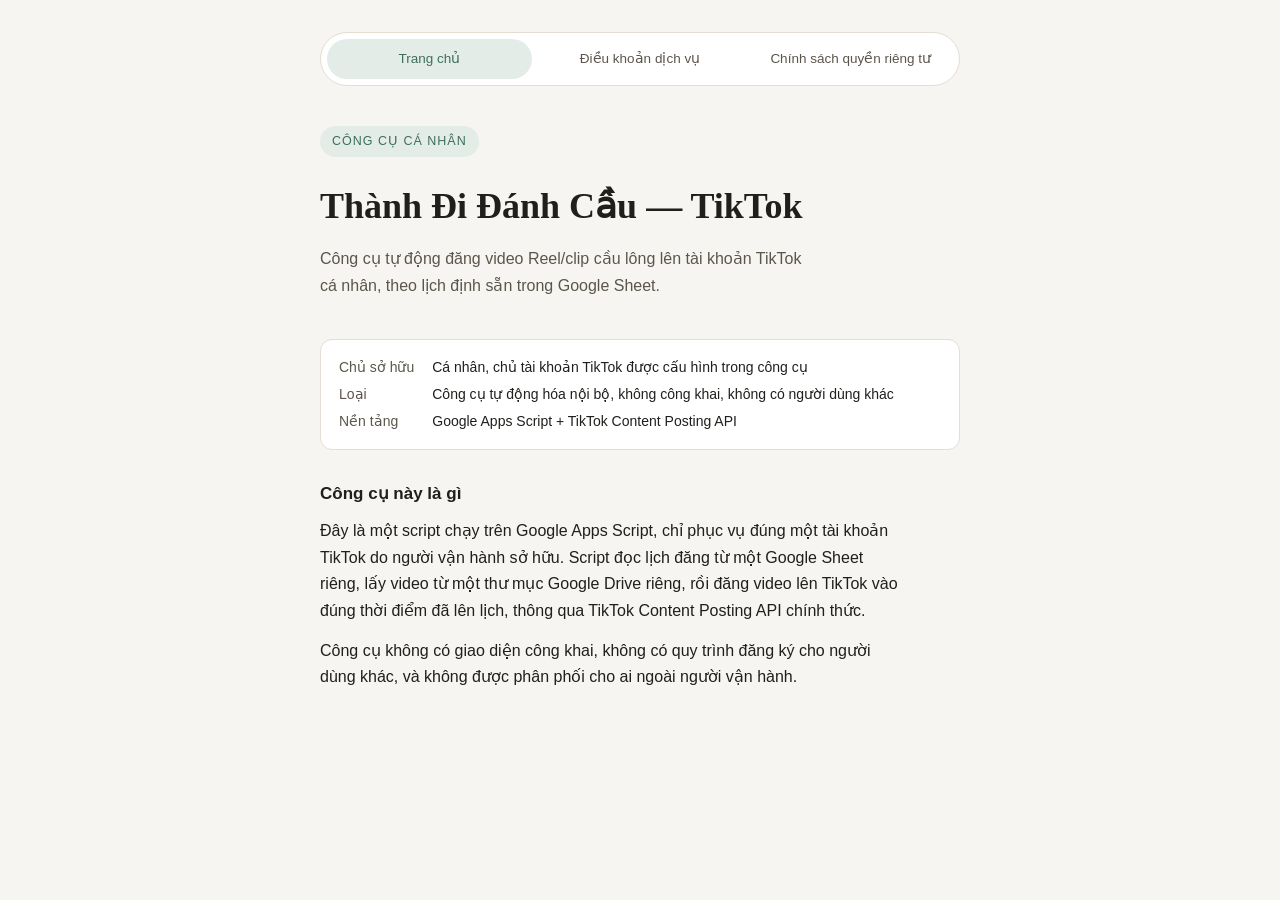
==== index.html @ 1e8b907b "Add files via upload" ====
<!doctype html>
<html lang="vi">
<head>
<meta charset="utf-8">
<meta name="viewport" content="width=device-width, initial-scale=1">
<title>Thành Đi Đánh Cầu — TikTok</title>
<style>
  :root{
    --bg:#f7f5f1; --surface:#ffffff; --border:#e3ddd2;
    --text:#211f1c; --text-muted:#5b564c;
    --accent:#3c6f5e; --accent-soft:#e4ece8;
    color-scheme:light;
  }
  @media (prefers-color-scheme: dark){
    :root{
      --bg:#17181a; --surface:#1f2123; --border:#33352f;
      --text:#ece9e2; --text-muted:#a8a496;
      --accent:#7fb59e; --accent-soft:#26332c;
      color-scheme:dark;
    }
  }
  *{box-sizing:border-box;}
  body{
    margin:0;
    background:var(--bg); color:var(--text);
    font-family:"Inter",-apple-system,BlinkMacSystemFont,"Segoe UI",sans-serif;
    padding-inline:20px; line-height:1.65;
  }
  h1{font-family:"Source Serif 4","Georgia",serif; text-wrap:balance;}
  .page{max-width:640px;margin-inline:auto;padding-block:32px 64px;}
  nav{
    display:flex; gap:6px; flex-wrap:wrap;
    background:var(--surface); border:1px solid var(--border);
    border-radius:999px; padding:6px; margin-bottom:40px;
  }
  nav a{
    flex:1; text-align:center; padding:9px 14px; border-radius:999px;
    font-size:13.5px; font-weight:500; color:var(--text-muted); text-decoration:none;
  }
  nav a.active{background:var(--accent-soft); color:var(--accent);}
  .eyebrow{
    display:inline-flex; align-items:center; gap:8px;
    font-size:12.5px; letter-spacing:.08em; text-transform:uppercase;
    color:var(--accent); background:var(--accent-soft);
    padding:5px 12px; border-radius:999px; margin-bottom:20px;
  }
  h1{font-size:clamp(28px,5vw,36px); font-weight:600; margin:0 0 10px;}
  .subtitle{color:var(--text-muted); font-size:16px; margin:0 0 40px; max-width:56ch;}
  .app-card{
    background:var(--surface); border:1px solid var(--border); border-radius:12px;
    padding:16px 18px; display:grid; grid-template-columns:auto 1fr; gap:4px 18px; font-size:14px;
  }
  .app-card dt{color:var(--text-muted);} .app-card dd{margin:0;}
  section{margin-top:30px;}
  h3{font-size:17px; font-weight:600; margin:0 0 10px;}
  p{margin:0 0 14px; max-width:65ch;}
</style>
</head>
<body>
  <div class="page">
    <nav>
      <a href="index.html" class="active">Trang chủ</a>
      <a href="terms.html">Điều khoản dịch vụ</a>
      <a href="privacy.html">Chính sách quyền riêng tư</a>
    </nav>

    <span class="eyebrow">Công cụ cá nhân</span>
    <h1>Thành Đi Đánh Cầu — TikTok</h1>
    <p class="subtitle">
      Công cụ tự động đăng video Reel/clip cầu lông lên tài khoản TikTok cá nhân,
      theo lịch định sẵn trong Google Sheet.
    </p>

    <dl class="app-card">
      <dt>Chủ sở hữu</dt><dd>Cá nhân, chủ tài khoản TikTok được cấu hình trong công cụ</dd>
      <dt>Loại</dt><dd>Công cụ tự động hóa nội bộ, không công khai, không có người dùng khác</dd>
      <dt>Nền tảng</dt><dd>Google Apps Script + TikTok Content Posting API</dd>
    </dl>

    <section>
      <h3>Công cụ này là gì</h3>
      <p>
        Đây là một script chạy trên Google Apps Script, chỉ phục vụ đúng một tài khoản TikTok
        do người vận hành sở hữu. Script đọc lịch đăng từ một Google Sheet riêng, lấy video từ
        một thư mục Google Drive riêng, rồi đăng video lên TikTok vào đúng thời điểm đã lên lịch,
        thông qua TikTok Content Posting API chính thức.
      </p>
      <p>
        Công cụ không có giao diện công khai, không có quy trình đăng ký cho người dùng khác,
        và không được phân phối cho ai ngoài người vận hành.
      </p>
    </section>
  </div>
</body>
</html>
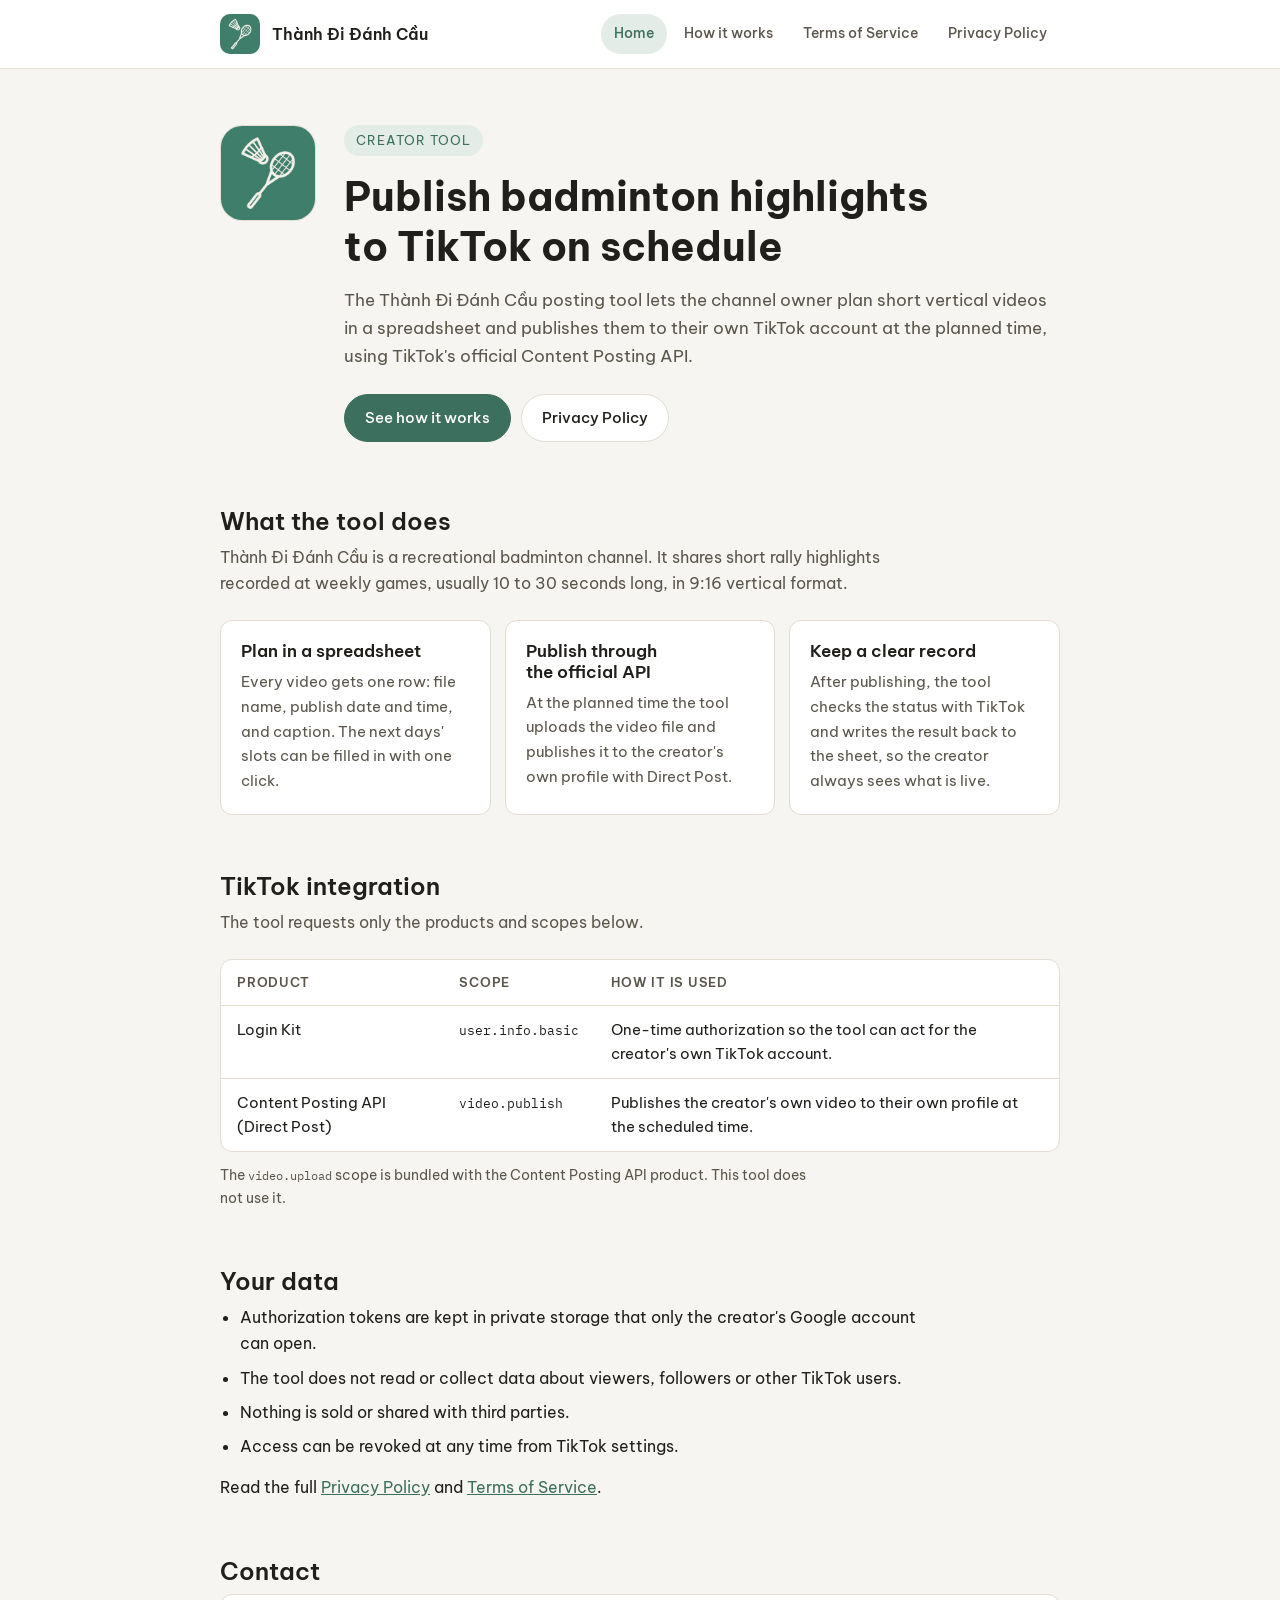
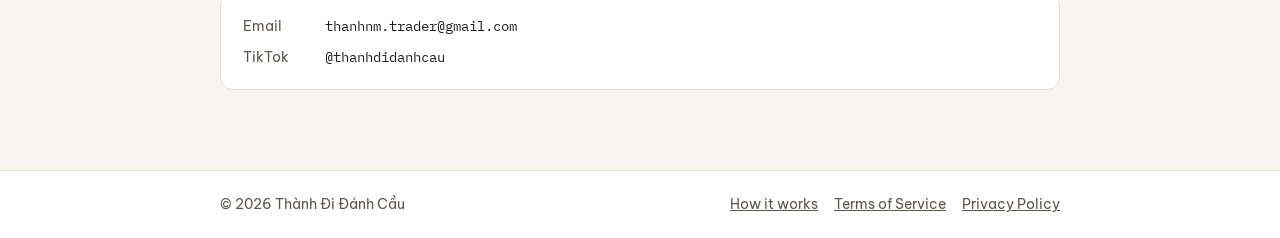
==== commit 9deed27c: "Add files via upload" ====
--- a/index.html
+++ b/index.html
@@ -1,95 +1,123 @@
 <!doctype html>
-<html lang="vi">
+<html lang="en">
 <head>
 <meta charset="utf-8">
 <meta name="viewport" content="width=device-width, initial-scale=1">
-<title>Thành Đi Đánh Cầu — TikTok</title>
-<style>
-  :root{
-    --bg:#f7f5f1; --surface:#ffffff; --border:#e3ddd2;
-    --text:#211f1c; --text-muted:#5b564c;
-    --accent:#3c6f5e; --accent-soft:#e4ece8;
-    color-scheme:light;
-  }
-  @media (prefers-color-scheme: dark){
-    :root{
-      --bg:#17181a; --surface:#1f2123; --border:#33352f;
-      --text:#ece9e2; --text-muted:#a8a496;
-      --accent:#7fb59e; --accent-soft:#26332c;
-      color-scheme:dark;
-    }
-  }
-  *{box-sizing:border-box;}
-  body{
-    margin:0;
-    background:var(--bg); color:var(--text);
-    font-family:"Inter",-apple-system,BlinkMacSystemFont,"Segoe UI",sans-serif;
-    padding-inline:20px; line-height:1.65;
-  }
-  h1{font-family:"Source Serif 4","Georgia",serif; text-wrap:balance;}
-  .page{max-width:640px;margin-inline:auto;padding-block:32px 64px;}
-  nav{
-    display:flex; gap:6px; flex-wrap:wrap;
-    background:var(--surface); border:1px solid var(--border);
-    border-radius:999px; padding:6px; margin-bottom:40px;
-  }
-  nav a{
-    flex:1; text-align:center; padding:9px 14px; border-radius:999px;
-    font-size:13.5px; font-weight:500; color:var(--text-muted); text-decoration:none;
-  }
-  nav a.active{background:var(--accent-soft); color:var(--accent);}
-  .eyebrow{
-    display:inline-flex; align-items:center; gap:8px;
-    font-size:12.5px; letter-spacing:.08em; text-transform:uppercase;
-    color:var(--accent); background:var(--accent-soft);
-    padding:5px 12px; border-radius:999px; margin-bottom:20px;
-  }
-  h1{font-size:clamp(28px,5vw,36px); font-weight:600; margin:0 0 10px;}
-  .subtitle{color:var(--text-muted); font-size:16px; margin:0 0 40px; max-width:56ch;}
-  .app-card{
-    background:var(--surface); border:1px solid var(--border); border-radius:12px;
-    padding:16px 18px; display:grid; grid-template-columns:auto 1fr; gap:4px 18px; font-size:14px;
-  }
-  .app-card dt{color:var(--text-muted);} .app-card dd{margin:0;}
-  section{margin-top:30px;}
-  h3{font-size:17px; font-weight:600; margin:0 0 10px;}
-  p{margin:0 0 14px; max-width:65ch;}
-</style>
+<title>Thành Đi Đánh Cầu Video Posting Tool</title>
+<meta name="description" content="A tool that publishes the creator's own badminton highlight videos to their own TikTok account on a schedule.">
+<link rel="icon" type="image/png" href="favicon.png">
+<link rel="apple-touch-icon" href="favicon.png">
+<link rel="preconnect" href="https://fonts.googleapis.com">
+<link rel="stylesheet" href="https://fonts.googleapis.com/css2?family=Be+Vietnam+Pro:wght@400;500;600;700&family=IBM+Plex+Mono:wght@400;500&display=swap">
+<link rel="stylesheet" href="style.css">
 </head>
 <body>
-  <div class="page">
+<header class="site">
+  <div class="wrap">
+    <a class="brand" href="index.html"><img src="favicon.png" alt="Thành Đi Đánh Cầu logo"><span>Thành Đi Đánh Cầu</span></a>
+    <nav class="main">
+      <a href="index.html" aria-current="page">Home</a>
+      <a href="how-it-works.html">How it works</a>
+      <a href="terms.html">Terms of Service</a>
+      <a href="privacy.html">Privacy Policy</a>
+    </nav>
+  </div>
+</header>
+
+<main class="wrap">
+  <div class="hero">
+    <img class="hero-logo" src="favicon.png" alt="Thành Đi Đánh Cầu logo">
+    <div>
+      <span class="eyebrow">Creator tool</span>
+      <h1>Publish badminton highlights to TikTok on schedule</h1>
+      <p>
+        The Thành Đi Đánh Cầu posting tool lets the channel owner plan short vertical videos in a
+        spreadsheet and publishes them to their own TikTok account at the planned time, using
+        TikTok's official Content Posting API.
+      </p>
+      <div class="actions">
+        <a class="btn primary" href="how-it-works.html">See how it works</a>
+        <a class="btn" href="privacy.html">Privacy Policy</a>
+      </div>
+    </div>
+  </div>
+
+  <section>
+    <h2>What the tool does</h2>
+    <p class="lead">
+      Thành Đi Đánh Cầu is a recreational badminton channel. It shares short rally highlights
+      recorded at weekly games, usually 10 to 30 seconds long, in 9:16 vertical format.
+    </p>
+    <div class="grid">
+      <div class="card">
+        <h3>Plan in a spreadsheet</h3>
+        <p>Every video gets one row: file name, publish date and time, and caption. The next days' slots can be filled in with one click.</p>
+      </div>
+      <div class="card">
+        <h3>Publish through the official API</h3>
+        <p>At the planned time the tool uploads the video file and publishes it to the creator's own profile with Direct Post.</p>
+      </div>
+      <div class="card">
+        <h3>Keep a clear record</h3>
+        <p>After publishing, the tool checks the status with TikTok and writes the result back to the sheet, so the creator always sees what is live.</p>
+      </div>
+    </div>
+  </section>
+
+  <section>
+    <h2>TikTok integration</h2>
+    <p class="lead">The tool requests only the products and scopes below.</p>
+    <div class="table-wrap">
+      <table>
+        <thead>
+          <tr><th>Product</th><th>Scope</th><th>How it is used</th></tr>
+        </thead>
+        <tbody>
+          <tr>
+            <td>Login Kit</td>
+            <td><code>user.info.basic</code></td>
+            <td>One-time authorization so the tool can act for the creator's own TikTok account.</td>
+          </tr>
+          <tr>
+            <td>Content Posting API (Direct Post)</td>
+            <td><code>video.publish</code></td>
+            <td>Publishes the creator's own video to their own profile at the scheduled time.</td>
+          </tr>
+        </tbody>
+      </table>
+    </div>
+    <p class="note">The <code>video.upload</code> scope is bundled with the Content Posting API product. This tool does not use it.</p>
+  </section>
+
+  <section>
+    <h2>Your data</h2>
+    <ul>
+      <li>Authorization tokens are kept in private storage that only the creator's Google account can open.</li>
+      <li>The tool does not read or collect data about viewers, followers or other TikTok users.</li>
+      <li>Nothing is sold or shared with third parties.</li>
+      <li>Access can be revoked at any time from TikTok settings.</li>
+    </ul>
+    <p>Read the full <a href="privacy.html">Privacy Policy</a> and <a href="terms.html">Terms of Service</a>.</p>
+  </section>
+
+  <section>
+    <h2>Contact</h2>
+    <div class="contact">
+      <div class="contact-row"><span class="contact-label">Email</span><span class="contact-value">thanhnm.trader@gmail.com</span></div>
+      <div class="contact-row"><span class="contact-label">TikTok</span><span class="contact-value">@thanhdidanhcau</span></div>
+    </div>
+  </section>
+</main>
+
+<footer class="site">
+  <div class="wrap">
+    <span>&copy; 2026 Thành Đi Đánh Cầu</span>
     <nav>
-      <a href="index.html" class="active">Trang chủ</a>
-      <a href="terms.html">Điều khoản dịch vụ</a>
-      <a href="privacy.html">Chính sách quyền riêng tư</a>
+      <a href="how-it-works.html">How it works</a>
+      <a href="terms.html">Terms of Service</a>
+      <a href="privacy.html">Privacy Policy</a>
     </nav>
-
-    <span class="eyebrow">Công cụ cá nhân</span>
-    <h1>Thành Đi Đánh Cầu — TikTok</h1>
-    <p class="subtitle">
-      Công cụ tự động đăng video Reel/clip cầu lông lên tài khoản TikTok cá nhân,
-      theo lịch định sẵn trong Google Sheet.
-    </p>
-
-    <dl class="app-card">
-      <dt>Chủ sở hữu</dt><dd>Cá nhân, chủ tài khoản TikTok được cấu hình trong công cụ</dd>
-      <dt>Loại</dt><dd>Công cụ tự động hóa nội bộ, không công khai, không có người dùng khác</dd>
-      <dt>Nền tảng</dt><dd>Google Apps Script + TikTok Content Posting API</dd>
-    </dl>
-
-    <section>
-      <h3>Công cụ này là gì</h3>
-      <p>
-        Đây là một script chạy trên Google Apps Script, chỉ phục vụ đúng một tài khoản TikTok
-        do người vận hành sở hữu. Script đọc lịch đăng từ một Google Sheet riêng, lấy video từ
-        một thư mục Google Drive riêng, rồi đăng video lên TikTok vào đúng thời điểm đã lên lịch,
-        thông qua TikTok Content Posting API chính thức.
-      </p>
-      <p>
-        Công cụ không có giao diện công khai, không có quy trình đăng ký cho người dùng khác,
-        và không được phân phối cho ai ngoài người vận hành.
-      </p>
-    </section>
   </div>
+</footer>
 </body>
 </html>
--- a/style.css
+++ b/style.css
@@ -0,0 +1,131 @@
+:root{
+  --bg:#f7f5f1; --surface:#ffffff; --border:#e3ddd2;
+  --text:#211f1c; --text-muted:#5b564c;
+  --accent:#3c6f5e; --accent-soft:#e4ece8; --on-accent:#ffffff;
+  color-scheme:light;
+}
+@media (prefers-color-scheme: dark){
+  :root{
+    --bg:#17181a; --surface:#1f2123; --border:#33352f;
+    --text:#ece9e2; --text-muted:#a8a496;
+    --accent:#7fb59e; --accent-soft:#26332c; --on-accent:#10211a;
+    color-scheme:dark;
+  }
+}
+
+*{box-sizing:border-box;}
+body{
+  margin:0;
+  background:var(--bg);
+  color:var(--text);
+  font-family:"Be Vietnam Pro",-apple-system,BlinkMacSystemFont,"Segoe UI",sans-serif;
+  line-height:1.65;
+}
+h1,h2,h3{text-wrap:balance;line-height:1.25;margin:0;}
+a{color:var(--accent);}
+.wrap{max-width:880px;margin-inline:auto;padding-inline:20px;}
+
+/* header */
+header.site{background:var(--surface);border-bottom:1px solid var(--border);}
+header.site .wrap{
+  display:flex;align-items:center;justify-content:space-between;
+  gap:12px 24px;flex-wrap:wrap;padding-block:14px;
+}
+.brand{display:flex;align-items:center;gap:12px;text-decoration:none;color:var(--text);}
+.brand img{width:40px;height:40px;border-radius:10px;object-fit:cover;display:block;}
+.brand span{font-weight:600;font-size:16px;}
+nav.main{display:flex;gap:4px;flex-wrap:wrap;}
+nav.main a{
+  padding:8px 13px;border-radius:999px;font-size:14px;font-weight:500;
+  color:var(--text-muted);text-decoration:none;
+}
+nav.main a:hover,
+nav.main a[aria-current="page"]{background:var(--accent-soft);color:var(--accent);}
+
+main{padding-block:56px 80px;}
+section{margin-bottom:56px;}
+section:last-child{margin-bottom:0;}
+h2{font-size:24px;font-weight:600;margin-bottom:8px;}
+.lead{color:var(--text-muted);margin:0 0 24px;max-width:62ch;}
+p{margin:0 0 14px;max-width:66ch;}
+ul{margin:0 0 14px;padding-left:20px;}
+li{margin-bottom:8px;max-width:62ch;}
+strong{font-weight:600;}
+code{font-family:"IBM Plex Mono",ui-monospace,monospace;font-size:.88em;}
+
+/* hero */
+.hero{display:flex;gap:28px;align-items:flex-start;margin-bottom:64px;}
+.hero-logo{width:96px;height:96px;border-radius:22px;object-fit:cover;flex:none;border:1px solid var(--border);}
+.eyebrow{
+  display:inline-block;font-size:12.5px;letter-spacing:.08em;text-transform:uppercase;
+  color:var(--accent);background:var(--accent-soft);padding:5px 12px;border-radius:999px;margin-bottom:16px;
+}
+.hero h1{font-size:clamp(28px,5vw,40px);font-weight:700;margin-bottom:14px;}
+.hero p{font-size:17px;color:var(--text-muted);margin-bottom:24px;}
+.actions{display:flex;gap:10px;flex-wrap:wrap;}
+.btn{
+  display:inline-block;padding:11px 20px;border-radius:999px;font-size:14.5px;font-weight:500;
+  text-decoration:none;border:1px solid var(--border);color:var(--text);background:var(--surface);
+}
+.btn.primary{background:var(--accent);border-color:var(--accent);color:var(--on-accent);}
+.btn:hover{filter:brightness(.96);}
+@media (max-width:560px){
+  .hero{flex-direction:column;gap:18px;}
+  .hero-logo{width:72px;height:72px;border-radius:16px;}
+}
+
+/* cards */
+.grid{display:grid;grid-template-columns:repeat(auto-fit,minmax(230px,1fr));gap:14px;}
+.card{background:var(--surface);border:1px solid var(--border);border-radius:12px;padding:20px;}
+.card h3{font-size:16.5px;font-weight:600;margin-bottom:8px;}
+.card p{font-size:15px;color:var(--text-muted);margin:0;}
+
+/* ordered steps (a real sequence) */
+.steps{list-style:none;counter-reset:step;padding:0;margin:0;display:grid;gap:12px;}
+.steps li{
+  counter-increment:step;display:grid;grid-template-columns:34px 1fr;gap:14px;
+  background:var(--surface);border:1px solid var(--border);border-radius:12px;
+  padding:16px 18px;margin:0;max-width:none;
+}
+.steps li::before{
+  content:counter(step);width:32px;height:32px;border-radius:50%;
+  background:var(--accent-soft);color:var(--accent);
+  display:grid;place-items:center;font-weight:600;font-size:14px;
+}
+.steps h3{font-size:16.5px;font-weight:600;margin-bottom:4px;}
+.steps p{font-size:15px;color:var(--text-muted);margin:0;}
+
+/* tables */
+.table-wrap{overflow-x:auto;background:var(--surface);border:1px solid var(--border);border-radius:12px;}
+table{width:100%;border-collapse:collapse;font-size:14.5px;}
+th,td{text-align:left;padding:12px 16px;border-bottom:1px solid var(--border);vertical-align:top;}
+th{font-size:12.5px;letter-spacing:.06em;text-transform:uppercase;color:var(--text-muted);font-weight:600;}
+tr:last-child td{border-bottom:none;}
+.note{font-size:14px;color:var(--text-muted);margin-top:12px;}
+
+/* legal pages */
+.doc-head{margin-bottom:32px;padding-bottom:18px;border-bottom:1px solid var(--border);}
+.doc-head h1{font-size:clamp(26px,5vw,34px);font-weight:700;margin-bottom:6px;}
+.updated{color:var(--text-muted);font-size:13.5px;margin:0;}
+.lang{margin-bottom:56px;}
+.lang > h2{
+  font-size:13px;letter-spacing:.08em;text-transform:uppercase;color:var(--accent);
+  background:var(--accent-soft);display:inline-block;padding:4px 12px;border-radius:999px;margin-bottom:22px;
+}
+.lang h3{font-size:17px;font-weight:600;margin:26px 0 8px;}
+
+/* contact */
+.contact{background:var(--surface);border:1px solid var(--border);border-radius:12px;padding:20px 22px;}
+.contact-row{display:flex;align-items:baseline;gap:10px;flex-wrap:wrap;}
+.contact-row + .contact-row{margin-top:8px;}
+.contact-label{color:var(--text-muted);font-size:13.5px;min-width:72px;}
+.contact-value{font-family:"IBM Plex Mono",ui-monospace,monospace;font-size:14px;}
+
+/* footer */
+footer.site{border-top:1px solid var(--border);background:var(--surface);}
+footer.site .wrap{
+  display:flex;justify-content:space-between;gap:12px 24px;flex-wrap:wrap;
+  padding-block:22px;font-size:13.5px;color:var(--text-muted);
+}
+footer.site nav{display:flex;gap:16px;flex-wrap:wrap;}
+footer.site a{color:var(--text-muted);}
